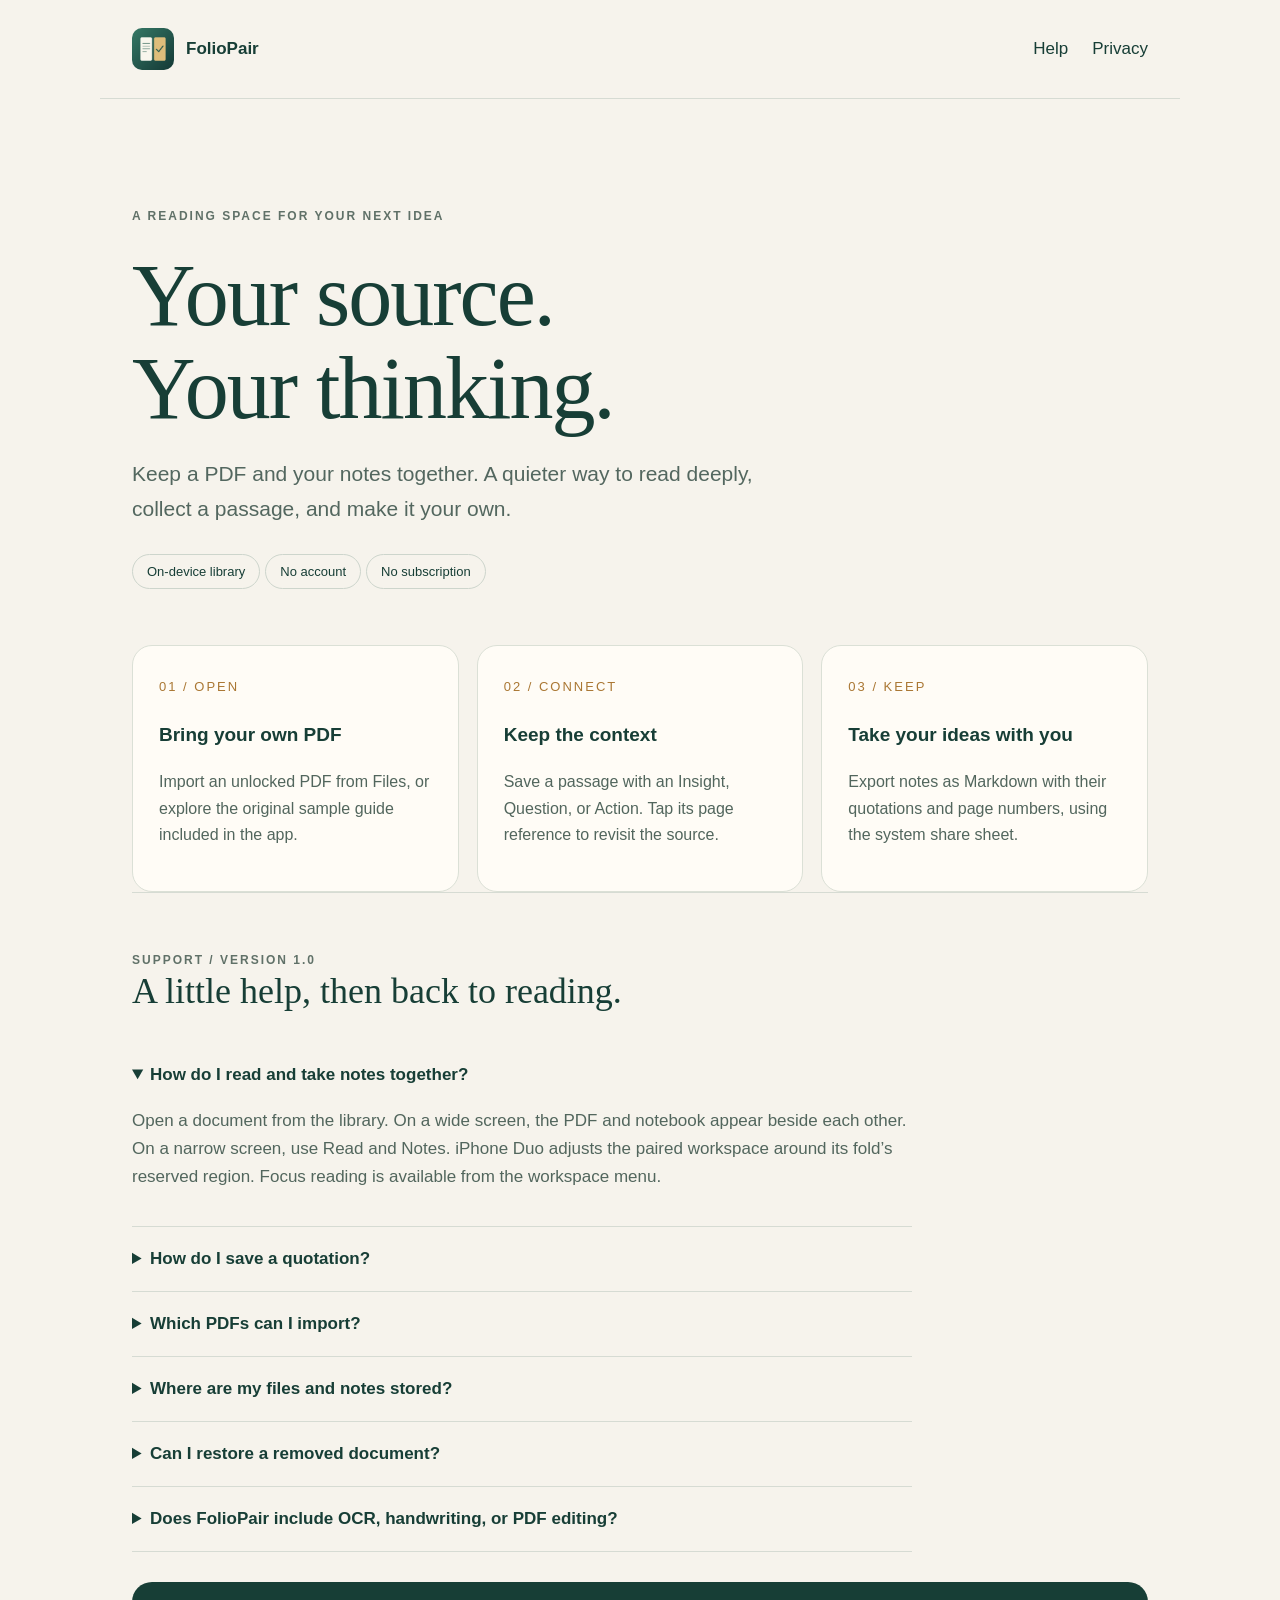
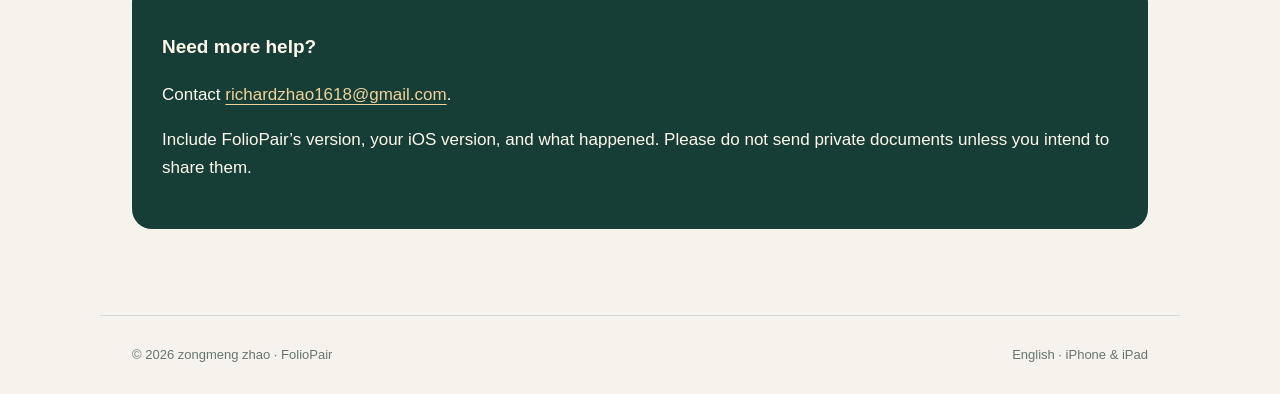
==== index.html @ cbc60ce4 "Publish FolioPair support and privacy" ====
<!doctype html><html lang="en"><head><meta charset="utf-8"><meta name="viewport" content="width=device-width,initial-scale=1"><meta name="description" content="FolioPair support and privacy. Read PDFs beside linked notes in a private workspace for iPhone and iPad."><link rel="icon" href="icon.png"><link rel="stylesheet" href="style.css"><title>FolioPair — Support</title></head><body><header><a class="brand" href="index.html"><img src="icon.png" alt="">FolioPair</a><nav aria-label="Main"><a href="index.html#help">Help</a><a href="privacy.html">Privacy</a></nav></header><main><section class="hero"><div class="eyebrow">A reading space for your next idea</div><h1>Your source.<br>Your thinking.</h1><p class="lead">Keep a PDF and your notes together. A quieter way to read deeply, collect a passage, and make it your own.</p><span class="pill">On-device library</span><span class="pill">No account</span><span class="pill">No subscription</span></section><div class="grid"><article class="card"><span class="num">01 / OPEN</span><h3>Bring your own PDF</h3><p>Import an unlocked PDF from Files, or explore the original sample guide included in the app.</p></article><article class="card"><span class="num">02 / CONNECT</span><h3>Keep the context</h3><p>Save a passage with an Insight, Question, or Action. Tap its page reference to revisit the source.</p></article><article class="card"><span class="num">03 / KEEP</span><h3>Take your ideas with you</h3><p>Export notes as Markdown with their quotations and page numbers, using the system share sheet.</p></article></div><section class="section" id="help"><div class="eyebrow">Support / Version 1.0</div><h2>A little help, then back to reading.</h2><div class="faq"><details open><summary>How do I read and take notes together?</summary><p>Open a document from the library. On a wide screen, the PDF and notebook appear beside each other. On a narrow screen, use Read and Notes. iPhone Duo adjusts the paired workspace around its fold’s reserved region. Focus reading is available from the workspace menu.</p></details><details><summary>How do I save a quotation?</summary><p>Touch and hold selectable text in the PDF, adjust the selection, then tap Save excerpt. Add your thought and tap Save. Scanned pages without a text layer require OCR in another app before text can be selected or searched.</p></details><details><summary>Which PDFs can I import?</summary><p>Unlocked PDFs up to 100 MB. Password-protected documents must be unlocked before importing. Very large or complex documents may take longer to open and search.</p></details><details><summary>Where are my files and notes stored?</summary><p>In FolioPair’s local library on your device. The app has no account, document server, or cloud sync. System backups may include this library according to your device settings. Export your notes regularly and before deleting the app or changing devices.</p></details><details><summary>Can I restore a removed document?</summary><p>Open Help &amp; settings, find Recently Removed, and tap Restore. This preserves its notes. Removing the app itself deletes the local library and is different from removing a document inside FolioPair.</p></details><details><summary>Does FolioPair include OCR, handwriting, or PDF editing?</summary><p>Version 1.0 focuses on PDF reading and linked typed notes. It does not include OCR, handwriting, editing the PDF itself, or cloud sync. Notes export as Markdown; you can also share the original PDF.</p></details></div><div class="contact"><h3>Need more help?</h3><p>Contact <a href="mailto:richardzhao1618@gmail.com">richardzhao1618@gmail.com</a>.</p><p>Include FolioPair’s version, your iOS version, and what happened. Please do not send private documents unless you intend to share them.</p></div></section></main><footer><span>© 2026 zongmeng zhao · FolioPair</span><span>English · iPhone &amp; iPad</span></footer></body></html>
---- style.css ----
*{box-sizing:border-box}html{scroll-behavior:smooth}body{margin:0;background:#f6f3ec;color:#173e36;font:17px/1.65 -apple-system,BlinkMacSystemFont,"Segoe UI",sans-serif}a{color:inherit;text-underline-offset:4px}header,main,footer{max-width:1080px;margin:auto;padding:28px 32px}header{display:flex;align-items:center;justify-content:space-between;border-bottom:1px solid #d6dbd3}header a{text-decoration:none}nav{display:flex;gap:24px}.brand{display:flex;align-items:center;gap:12px;font-weight:700}.brand img{width:42px;border-radius:10px}.hero{padding:80px 0 56px;max-width:830px}.eyebrow{font-size:12px;letter-spacing:2px;text-transform:uppercase;font-weight:700;color:#607168}h1{font:clamp(48px,8vw,88px)/1.06 Georgia,serif;font-weight:400;letter-spacing:-2px;margin:22px 0}h2{font:36px/1.2 Georgia,serif;margin-top:0}h3{font-size:19px}.lead{font-size:21px;max-width:660px;color:#53675f}.pill{display:inline-block;border:1px solid #cdd5cc;border-radius:30px;padding:6px 14px;font-size:13px;margin:6px 5px 0 0}.grid{display:grid;grid-template-columns:repeat(3,1fr);gap:18px}.card{background:#fffcf6;border:1px solid #dbe0d6;border-radius:20px;padding:26px}.num{color:#aa7733;font-size:13px;letter-spacing:2px}.card p{color:#52665d;font-size:16px}.section{padding:58px 0;border-top:1px solid #d6dbd3}.faq{max-width:780px}details{padding:18px 0;border-bottom:1px solid #d6dbd3}summary{cursor:pointer;font-weight:600}details p{color:#52665d}.contact{background:#173e36;color:#fff9ed;padding:30px;border-radius:20px;margin-top:30px}.contact a{color:#efd29b}.privacy{max-width:760px}.privacy h2{font-family:inherit;font-size:23px;margin-top:36px}.privacy p,.privacy li{color:#465d53}footer{border-top:1px solid #d6dbd3;color:#66766d;font-size:13px;display:flex;justify-content:space-between;gap:20px}a:focus-visible,summary:focus-visible{outline:3px solid #ab7832;outline-offset:5px}@media(max-width:680px){header,main,footer{padding:22px}nav{gap:14px;font-size:14px}.hero{padding:48px 0}.grid{grid-template-columns:1fr}h1{letter-spacing:-1px}.section{padding:38px 0}footer{display:block}}
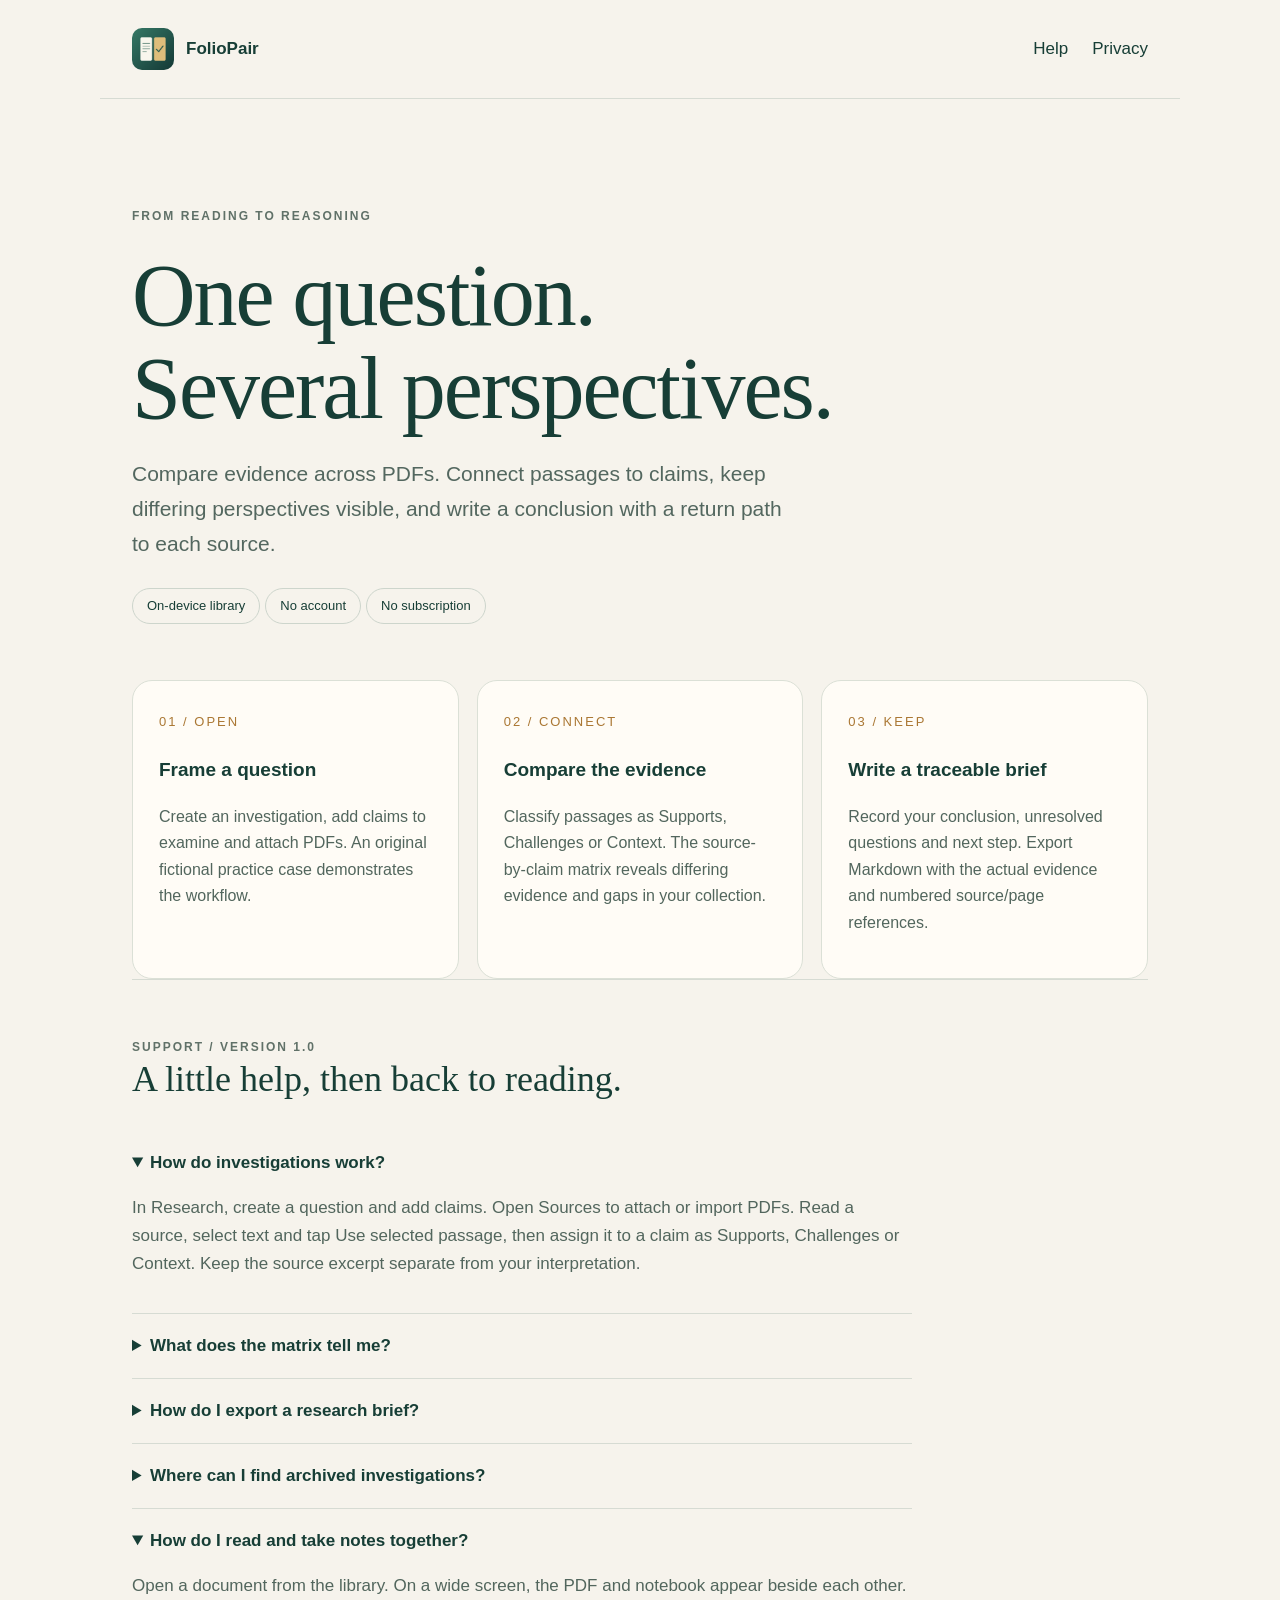
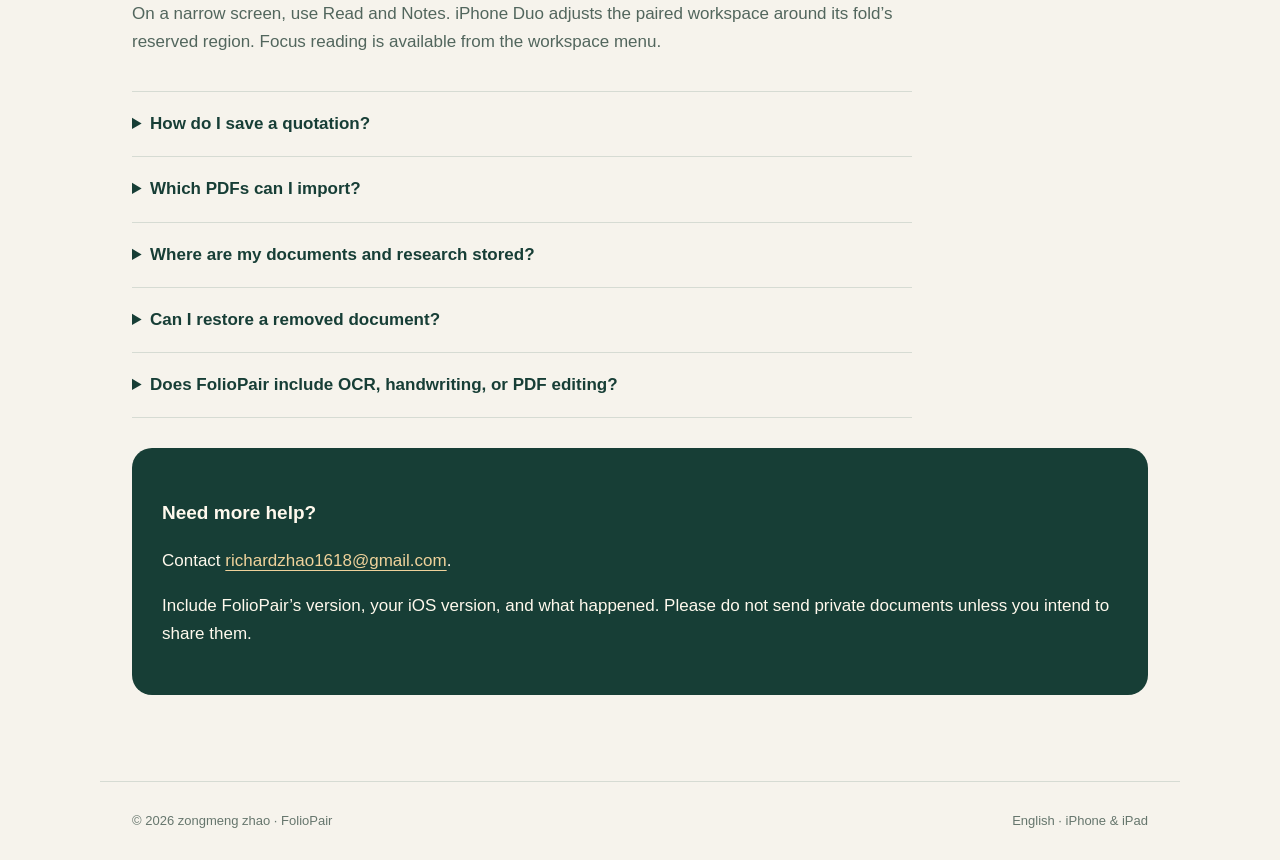
==== commit 9266ded7: "Document evidence investigations and research briefs" ====
--- a/index.html
+++ b/index.html
@@ -1 +1 @@
-<!doctype html><html lang="en"><head><meta charset="utf-8"><meta name="viewport" content="width=device-width,initial-scale=1"><meta name="description" content="FolioPair support and privacy. Read PDFs beside linked notes in a private workspace for iPhone and iPad."><link rel="icon" href="icon.png"><link rel="stylesheet" href="style.css"><title>FolioPair — Support</title></head><body><header><a class="brand" href="index.html"><img src="icon.png" alt="">FolioPair</a><nav aria-label="Main"><a href="index.html#help">Help</a><a href="privacy.html">Privacy</a></nav></header><main><section class="hero"><div class="eyebrow">A reading space for your next idea</div><h1>Your source.<br>Your thinking.</h1><p class="lead">Keep a PDF and your notes together. A quieter way to read deeply, collect a passage, and make it your own.</p><span class="pill">On-device library</span><span class="pill">No account</span><span class="pill">No subscription</span></section><div class="grid"><article class="card"><span class="num">01 / OPEN</span><h3>Bring your own PDF</h3><p>Import an unlocked PDF from Files, or explore the original sample guide included in the app.</p></article><article class="card"><span class="num">02 / CONNECT</span><h3>Keep the context</h3><p>Save a passage with an Insight, Question, or Action. Tap its page reference to revisit the source.</p></article><article class="card"><span class="num">03 / KEEP</span><h3>Take your ideas with you</h3><p>Export notes as Markdown with their quotations and page numbers, using the system share sheet.</p></article></div><section class="section" id="help"><div class="eyebrow">Support / Version 1.0</div><h2>A little help, then back to reading.</h2><div class="faq"><details open><summary>How do I read and take notes together?</summary><p>Open a document from the library. On a wide screen, the PDF and notebook appear beside each other. On a narrow screen, use Read and Notes. iPhone Duo adjusts the paired workspace around its fold’s reserved region. Focus reading is available from the workspace menu.</p></details><details><summary>How do I save a quotation?</summary><p>Touch and hold selectable text in the PDF, adjust the selection, then tap Save excerpt. Add your thought and tap Save. Scanned pages without a text layer require OCR in another app before text can be selected or searched.</p></details><details><summary>Which PDFs can I import?</summary><p>Unlocked PDFs up to 100 MB. Password-protected documents must be unlocked before importing. Very large or complex documents may take longer to open and search.</p></details><details><summary>Where are my files and notes stored?</summary><p>In FolioPair’s local library on your device. The app has no account, document server, or cloud sync. System backups may include this library according to your device settings. Export your notes regularly and before deleting the app or changing devices.</p></details><details><summary>Can I restore a removed document?</summary><p>Open Help &amp; settings, find Recently Removed, and tap Restore. This preserves its notes. Removing the app itself deletes the local library and is different from removing a document inside FolioPair.</p></details><details><summary>Does FolioPair include OCR, handwriting, or PDF editing?</summary><p>Version 1.0 focuses on PDF reading and linked typed notes. It does not include OCR, handwriting, editing the PDF itself, or cloud sync. Notes export as Markdown; you can also share the original PDF.</p></details></div><div class="contact"><h3>Need more help?</h3><p>Contact <a href="mailto:richardzhao1618@gmail.com">richardzhao1618@gmail.com</a>.</p><p>Include FolioPair’s version, your iOS version, and what happened. Please do not send private documents unless you intend to share them.</p></div></section></main><footer><span>© 2026 zongmeng zhao · FolioPair</span><span>English · iPhone &amp; iPad</span></footer></body></html>+<!doctype html><html lang="en"><head><meta charset="utf-8"><meta name="viewport" content="width=device-width,initial-scale=1"><meta name="description" content="FolioPair support and privacy. Compare PDF sources, examine claims and export a traceable research brief."><link rel="icon" href="icon.png"><link rel="stylesheet" href="style.css"><title>FolioPair — Support</title></head><body><header><a class="brand" href="index.html"><img src="icon.png" alt="">FolioPair</a><nav aria-label="Main"><a href="index.html#help">Help</a><a href="privacy.html">Privacy</a></nav></header><main><section class="hero"><div class="eyebrow">From reading to reasoning</div><h1>One question.<br>Several perspectives.</h1><p class="lead">Compare evidence across PDFs. Connect passages to claims, keep differing perspectives visible, and write a conclusion with a return path to each source.</p><span class="pill">On-device library</span><span class="pill">No account</span><span class="pill">No subscription</span></section><div class="grid"><article class="card"><span class="num">01 / OPEN</span><h3>Frame a question</h3><p>Create an investigation, add claims to examine and attach PDFs. An original fictional practice case demonstrates the workflow.</p></article><article class="card"><span class="num">02 / CONNECT</span><h3>Compare the evidence</h3><p>Classify passages as Supports, Challenges or Context. The source-by-claim matrix reveals differing evidence and gaps in your collection.</p></article><article class="card"><span class="num">03 / KEEP</span><h3>Write a traceable brief</h3><p>Record your conclusion, unresolved questions and next step. Export Markdown with the actual evidence and numbered source/page references.</p></article></div><section class="section" id="help"><div class="eyebrow">Support / Version 1.0</div><h2>A little help, then back to reading.</h2><div class="faq"><details open><summary>How do investigations work?</summary><p>In Research, create a question and add claims. Open Sources to attach or import PDFs. Read a source, select text and tap Use selected passage, then assign it to a claim as Supports, Challenges or Context. Keep the source excerpt separate from your interpretation.</p></details><details><summary>What does the matrix tell me?</summary><p>It shows the evidence you collected for each source and claim. Coverage check identifies claims with opposing evidence, claims with no evidence and support without a recorded challenge. It does not assess truth or source reliability. On smaller displays, scroll the matrix horizontally.</p></details><details><summary>How do I export a research brief?</summary><p>Open an investigation, choose Brief and tap Edit. Write a working conclusion, unresolved questions and a next step. Export produces Markdown containing your claims, passages, interpretations and numbered references. It does not embed the source PDFs.</p></details><details><summary>Where can I find archived investigations?</summary><p>Use the filter menu on the Research home screen to show archived questions. Open an investigation and choose Restore investigation from its options menu.</p></details><details open><summary>How do I read and take notes together?</summary><p>Open a document from the library. On a wide screen, the PDF and notebook appear beside each other. On a narrow screen, use Read and Notes. iPhone Duo adjusts the paired workspace around its fold’s reserved region. Focus reading is available from the workspace menu.</p></details><details><summary>How do I save a quotation?</summary><p>Touch and hold selectable text in the PDF, adjust the selection, then tap Save excerpt. Add your thought and tap Save. Scanned pages without a text layer require OCR in another app before text can be selected or searched.</p></details><details><summary>Which PDFs can I import?</summary><p>Unlocked PDFs up to 100 MB. Password-protected documents must be unlocked before importing. Very large or complex documents may take longer to open and search.</p></details><details><summary>Where are my documents and research stored?</summary><p>In FolioPair’s local library on your device. The app has no account, document server, or cloud sync. System backups may include this library according to your device settings. Export your notes and research briefs regularly, keep copies of original PDFs, and export before deleting the app or changing devices.</p></details><details><summary>Can I restore a removed document?</summary><p>Open Help &amp; settings, find Recently Removed, and tap Restore. This preserves its notes. Removing the app itself deletes the local library and is different from removing a document inside FolioPair.</p></details><details><summary>Does FolioPair include OCR, handwriting, or PDF editing?</summary><p>Version 1.0 includes cross-document evidence investigations, research briefs, PDF reading and linked typed notes. It does not include OCR, handwriting, editing the PDF itself, or cloud sync. Notes export as Markdown; you can also share the original PDF.</p></details></div><div class="contact"><h3>Need more help?</h3><p>Contact <a href="mailto:richardzhao1618@gmail.com">richardzhao1618@gmail.com</a>.</p><p>Include FolioPair’s version, your iOS version, and what happened. Please do not send private documents unless you intend to share them.</p></div></section></main><footer><span>© 2026 zongmeng zhao · FolioPair</span><span>English · iPhone &amp; iPad</span></footer></body></html>
